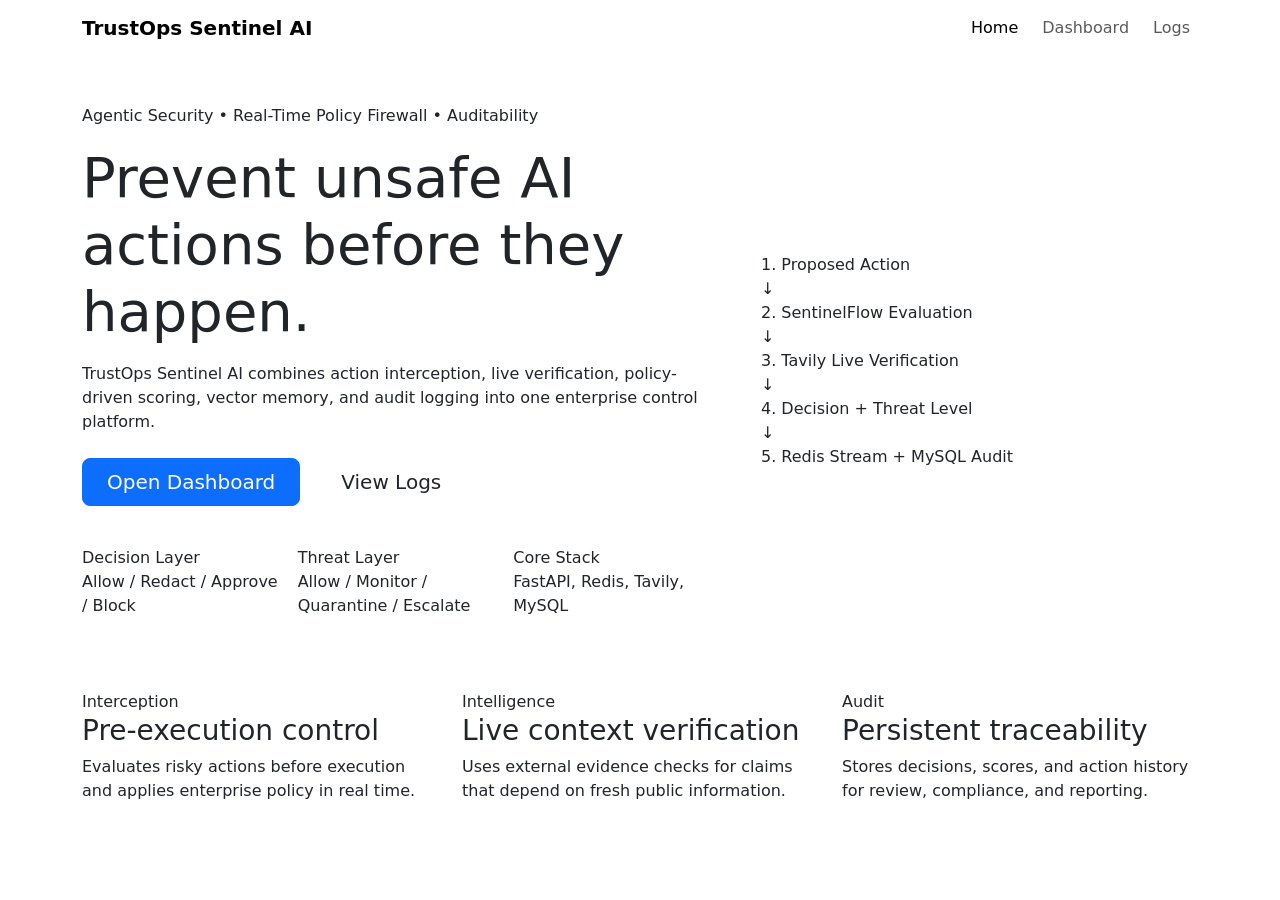
==== app/static/index.html @ 0740c992 "Updated .gitignore and project structure" ====
<!DOCTYPE html>
<html lang="en">
<head>
  <meta charset="utf-8" />
  <meta name="viewport" content="width=device-width,initial-scale=1" />
  <title>TrustOps Sentinel AI</title>
  <link rel="preconnect" href="https://fonts.googleapis.com">
  <link rel="preconnect" href="https://fonts.gstatic.com" crossorigin>
  <link href="https://fonts.googleapis.com/css2?family=Inter:wght@400;500;600;700;800&display=swap" rel="stylesheet">
  <link href="https://cdn.jsdelivr.net/npm/bootstrap@5.3.3/dist/css/bootstrap.min.css" rel="stylesheet">
  <link href="/static/css/styles.css" rel="stylesheet">
</head>
<body>
  <nav class="navbar navbar-expand-lg navbar-glass sticky-top">
    <div class="container">
      <a class="navbar-brand fw-bold" href="/static/index.html">TrustOps Sentinel AI</a>
      <button class="navbar-toggler" type="button" data-bs-toggle="collapse" data-bs-target="#navMain">
        <span class="navbar-toggler-icon"></span>
      </button>
      <div class="collapse navbar-collapse" id="navMain">
        <ul class="navbar-nav ms-auto align-items-lg-center gap-lg-2">
          <li class="nav-item"><a class="nav-link active" href="/static/index.html">Home</a></li>
          <li class="nav-item"><a class="nav-link" href="/static/dashboard.html">Dashboard</a></li>
          <li class="nav-item"><a class="nav-link" href="/static/logs.html">Logs</a></li>
        </ul>
      </div>
    </div>
  </nav>

  <main class="hero-shell">
    <div class="container py-5 py-lg-6">
      <div class="row align-items-center g-4 g-lg-5">
        <div class="col-lg-7">
          <div class="eyebrow mb-3">Agentic Security • Real-Time Policy Firewall • Auditability</div>
          <h1 class="display-4 fw-800 lh-tight mb-3">
            Prevent unsafe AI actions before they happen.
          </h1>
          <p class="hero-text mb-4">
            TrustOps Sentinel AI combines action interception, live verification, policy-driven scoring,
            vector memory, and audit logging into one enterprise control platform.
          </p>

          <div class="d-flex flex-wrap gap-3">
            <a href="/static/dashboard.html" class="btn btn-primary btn-lg px-4">Open Dashboard</a>
            <a href="/static/logs.html" class="btn btn-soft btn-lg px-4">View Logs</a>
          </div>

          <div class="row g-3 mt-4">
            <div class="col-sm-6 col-xl-4">
              <div class="stat-card">
                <div class="stat-label">Decision Layer</div>
                <div class="stat-value">Allow / Redact / Approve / Block</div>
              </div>
            </div>
            <div class="col-sm-6 col-xl-4">
              <div class="stat-card">
                <div class="stat-label">Threat Layer</div>
                <div class="stat-value">Allow / Monitor / Quarantine / Escalate</div>
              </div>
            </div>
            <div class="col-sm-6 col-xl-4">
              <div class="stat-card">
                <div class="stat-label">Core Stack</div>
                <div class="stat-value">FastAPI, Redis, Tavily, MySQL</div>
              </div>
            </div>
          </div>
        </div>

        <div class="col-lg-5">
          <div class="hero-panel">
            <div class="hero-panel-header">
              <span class="dot dot-red"></span>
              <span class="dot dot-yellow"></span>
              <span class="dot dot-green"></span>
            </div>
            <div class="hero-panel-body">
              <div class="flow-card">
                <div class="flow-step">1. Proposed Action</div>
                <div class="flow-arrow">↓</div>
                <div class="flow-step">2. SentinelFlow Evaluation</div>
                <div class="flow-arrow">↓</div>
                <div class="flow-step">3. Tavily Live Verification</div>
                <div class="flow-arrow">↓</div>
                <div class="flow-step">4. Decision + Threat Level</div>
                <div class="flow-arrow">↓</div>
                <div class="flow-step">5. Redis Stream + MySQL Audit</div>
              </div>
            </div>
          </div>
        </div>
      </div>

      <section class="mt-5 pt-4">
        <div class="row g-4">
          <div class="col-md-4">
            <div class="feature-card h-100">
              <div class="feature-kicker">Interception</div>
              <h3 class="feature-title">Pre-execution control</h3>
              <p class="feature-text">
                Evaluates risky actions before execution and applies enterprise policy in real time.
              </p>
            </div>
          </div>
          <div class="col-md-4">
            <div class="feature-card h-100">
              <div class="feature-kicker">Intelligence</div>
              <h3 class="feature-title">Live context verification</h3>
              <p class="feature-text">
                Uses external evidence checks for claims that depend on fresh public information.
              </p>
            </div>
          </div>
          <div class="col-md-4">
            <div class="feature-card h-100">
              <div class="feature-kicker">Audit</div>
              <h3 class="feature-title">Persistent traceability</h3>
              <p class="feature-text">
                Stores decisions, scores, and action history for review, compliance, and reporting.
              </p>
            </div>
          </div>
        </div>
      </section>
    </div>
  </main>

  <script src="https://cdn.jsdelivr.net/npm/bootstrap@5.3.3/dist/js/bootstrap.bundle.min.js"></script>
</body>
</html>
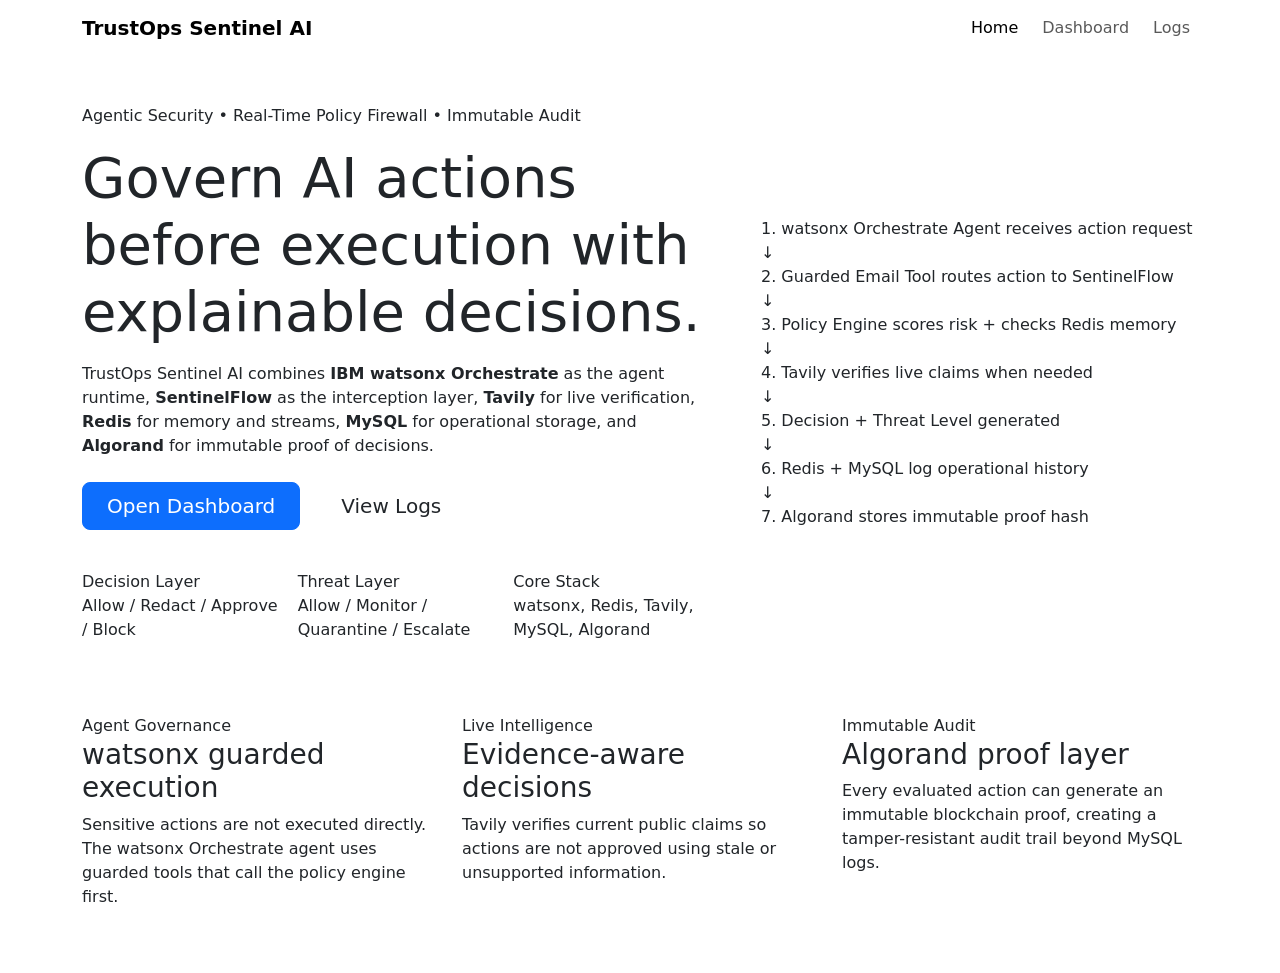
==== commit 3302f4a8: "Updated UI (index + dashboard), added Algorand service, cleaned blockchain service" ====
--- a/app/static/index.html
+++ b/app/static/index.html
@@ -31,13 +31,15 @@
     <div class="container py-5 py-lg-6">
       <div class="row align-items-center g-4 g-lg-5">
         <div class="col-lg-7">
-          <div class="eyebrow mb-3">Agentic Security • Real-Time Policy Firewall • Auditability</div>
+          <div class="eyebrow mb-3">Agentic Security • Real-Time Policy Firewall • Immutable Audit</div>
           <h1 class="display-4 fw-800 lh-tight mb-3">
-            Prevent unsafe AI actions before they happen.
+            Govern AI actions before execution with explainable decisions.
           </h1>
           <p class="hero-text mb-4">
-            TrustOps Sentinel AI combines action interception, live verification, policy-driven scoring,
-            vector memory, and audit logging into one enterprise control platform.
+            TrustOps Sentinel AI combines <strong>IBM watsonx Orchestrate</strong> as the agent runtime,
+            <strong>SentinelFlow</strong> as the interception layer, <strong>Tavily</strong> for live verification,
+            <strong>Redis</strong> for memory and streams, <strong>MySQL</strong> for operational storage,
+            and <strong>Algorand</strong> for immutable proof of decisions.
           </p>
 
           <div class="d-flex flex-wrap gap-3">
@@ -61,7 +63,7 @@
             <div class="col-sm-6 col-xl-4">
               <div class="stat-card">
                 <div class="stat-label">Core Stack</div>
-                <div class="stat-value">FastAPI, Redis, Tavily, MySQL</div>
+                <div class="stat-value">watsonx, Redis, Tavily, MySQL, Algorand</div>
               </div>
             </div>
           </div>
@@ -76,15 +78,19 @@
             </div>
             <div class="hero-panel-body">
               <div class="flow-card">
-                <div class="flow-step">1. Proposed Action</div>
+                <div class="flow-step">1. watsonx Orchestrate Agent receives action request</div>
                 <div class="flow-arrow">↓</div>
-                <div class="flow-step">2. SentinelFlow Evaluation</div>
+                <div class="flow-step">2. Guarded Email Tool routes action to SentinelFlow</div>
                 <div class="flow-arrow">↓</div>
-                <div class="flow-step">3. Tavily Live Verification</div>
+                <div class="flow-step">3. Policy Engine scores risk + checks Redis memory</div>
                 <div class="flow-arrow">↓</div>
-                <div class="flow-step">4. Decision + Threat Level</div>
+                <div class="flow-step">4. Tavily verifies live claims when needed</div>
                 <div class="flow-arrow">↓</div>
-                <div class="flow-step">5. Redis Stream + MySQL Audit</div>
+                <div class="flow-step">5. Decision + Threat Level generated</div>
+                <div class="flow-arrow">↓</div>
+                <div class="flow-step">6. Redis + MySQL log operational history</div>
+                <div class="flow-arrow">↓</div>
+                <div class="flow-step">7. Algorand stores immutable proof hash</div>
               </div>
             </div>
           </div>
@@ -95,28 +101,28 @@
         <div class="row g-4">
           <div class="col-md-4">
             <div class="feature-card h-100">
-              <div class="feature-kicker">Interception</div>
-              <h3 class="feature-title">Pre-execution control</h3>
+              <div class="feature-kicker">Agent Governance</div>
+              <h3 class="feature-title">watsonx guarded execution</h3>
               <p class="feature-text">
-                Evaluates risky actions before execution and applies enterprise policy in real time.
+                Sensitive actions are not executed directly. The watsonx Orchestrate agent uses guarded tools that call the policy engine first.
               </p>
             </div>
           </div>
           <div class="col-md-4">
             <div class="feature-card h-100">
-              <div class="feature-kicker">Intelligence</div>
-              <h3 class="feature-title">Live context verification</h3>
+              <div class="feature-kicker">Live Intelligence</div>
+              <h3 class="feature-title">Evidence-aware decisions</h3>
               <p class="feature-text">
-                Uses external evidence checks for claims that depend on fresh public information.
+                Tavily verifies current public claims so actions are not approved using stale or unsupported information.
               </p>
             </div>
           </div>
           <div class="col-md-4">
             <div class="feature-card h-100">
-              <div class="feature-kicker">Audit</div>
-              <h3 class="feature-title">Persistent traceability</h3>
+              <div class="feature-kicker">Immutable Audit</div>
+              <h3 class="feature-title">Algorand proof layer</h3>
               <p class="feature-text">
-                Stores decisions, scores, and action history for review, compliance, and reporting.
+                Every evaluated action can generate an immutable blockchain proof, creating a tamper-resistant audit trail beyond MySQL logs.
               </p>
             </div>
           </div>
@@ -128,3 +134,4 @@
   <script src="https://cdn.jsdelivr.net/npm/bootstrap@5.3.3/dist/js/bootstrap.bundle.min.js"></script>
 </body>
 </html>
+
